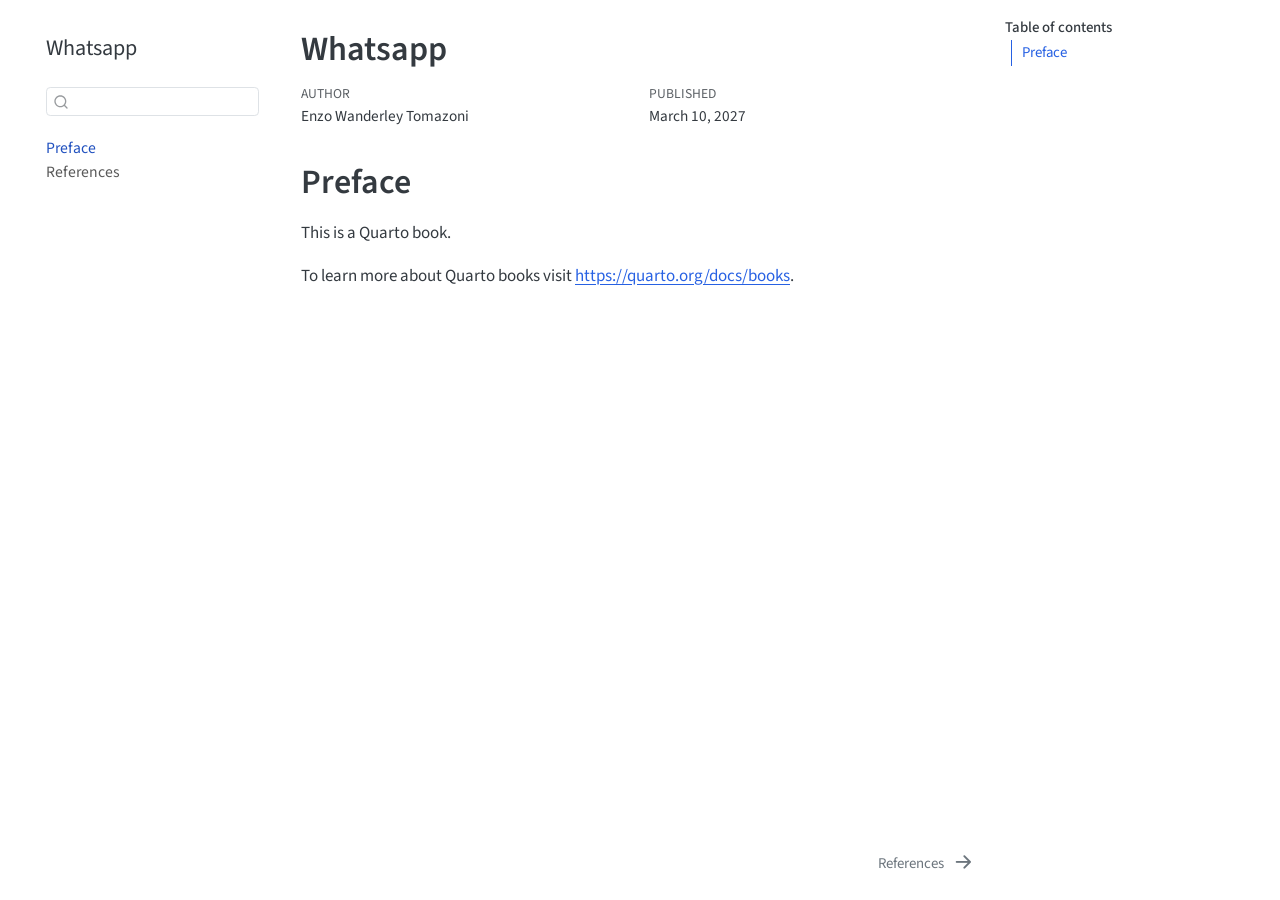
==== manual-pulsar/_book/index.html @ 2c5c35db "Passo 1: retirar as páginas padrão  e recompilar" ====
<!DOCTYPE html>
<html xmlns="http://www.w3.org/1999/xhtml" lang="en" xml:lang="en"><head>

<meta charset="utf-8">
<meta name="generator" content="quarto-1.10.19">

<meta name="viewport" content="width=device-width, initial-scale=1.0, user-scalable=yes">

<meta name="author" content="Enzo Wanderley Tomazoni">
<meta name="dcterms.date" content="2027-03-10">

<title>Whatsapp</title>
<style>
/* Default styles provided by pandoc.
** See https://pandoc.org/MANUAL.html#variables-for-html for config info.
*/
span.smallcaps{font-variant: small-caps;}
div.columns{display: flex; gap: 1.5em;}
div.column{flex: auto;}
@media screen {
div.columns{gap: min(4vw, 1.5em);}
div.column{overflow-x: auto;}
}
div.hanging-indent{margin-left: 1.5em; text-indent: -1.5em;}
ul.task-list{list-style: none;}
ul.task-list li input[type="checkbox"] {
  width: 0.8em;
  margin: 0 0.8em 0.2em -1em; /* quarto-specific, see https://github.com/quarto-dev/quarto-cli/issues/4556 */ 
  vertical-align: middle;
}
</style>


<script src="site_libs/quarto-nav/quarto-nav.js"></script>
<script src="site_libs/quarto-nav/headroom.min.js"></script>
<script src="site_libs/clipboard/clipboard.min.js"></script>
<script src="site_libs/quarto-search/autocomplete.umd.js"></script>
<script src="site_libs/quarto-search/fuse.min.js"></script>
<script src="site_libs/quarto-search/quarto-search.js"></script>
<meta name="quarto:offset" content="./">
<link href="./references.html" rel="next">
<script src="site_libs/quarto-html/quarto.js" type="module"></script>
<script src="site_libs/quarto-html/tabsets/tabsets.js" type="module"></script>
<script src="site_libs/quarto-html/popper.min.js"></script>
<script src="site_libs/quarto-html/tippy.umd.min.js"></script>
<script src="site_libs/quarto-html/anchor.min.js"></script>
<link href="site_libs/quarto-html/tippy.css" rel="stylesheet">
<link href="site_libs/quarto-html/quarto-syntax-highlighting-bf27225e3a48a9273f3daa8f8e829971.css" rel="stylesheet" id="quarto-text-highlighting-styles">
<script src="site_libs/bootstrap/bootstrap.min.js"></script>
<link href="site_libs/bootstrap/bootstrap-icons.css" rel="stylesheet">
<link href="site_libs/bootstrap/bootstrap-58c12075234058f8270cc237de7a9035.min.css" rel="stylesheet" append-hash="true" id="quarto-bootstrap" data-mode="light">
<script id="quarto-search-options" type="application/json">{
  "location": "sidebar",
  "copy-button": false,
  "collapse-after": 3,
  "panel-placement": "start",
  "type": "textbox",
  "limit": 50,
  "keyboard-shortcut": [
    "f",
    "/",
    "s"
  ],
  "show-item-context": false,
  "language": {
    "search-no-results-text": "No results",
    "search-matching-documents-text": "matching documents",
    "search-copy-link-title": "Copy link to search",
    "search-hide-matches-text": "Hide additional matches",
    "search-more-match-text": "more match in this document",
    "search-more-matches-text": "more matches in this document",
    "search-clear-button-title": "Clear",
    "search-text-placeholder": "",
    "search-detached-cancel-button-title": "Cancel",
    "search-submit-button-title": "Submit",
    "search-label": "Search"
  }
}</script>


</head>

<body class="nav-sidebar floating quarto-light">

<div id="quarto-search-results"></div>
  <header id="quarto-header" class="headroom fixed-top">
  <nav class="quarto-secondary-nav">
    <div class="container-fluid d-flex">
      <button type="button" class="quarto-btn-toggle btn" data-bs-toggle="collapse" role="button" data-bs-target=".quarto-sidebar-collapse-item" aria-controls="quarto-sidebar" aria-expanded="false" aria-label="Toggle sidebar navigation" onclick="if (window.quartoToggleHeadroom) { window.quartoToggleHeadroom(); }">
        <i class="bi bi-layout-text-sidebar-reverse"></i>
      </button>
        <nav class="quarto-page-breadcrumbs" aria-label="breadcrumb"><ol class="breadcrumb"><li class="breadcrumb-item"><a href="./index.html">Preface</a></li></ol></nav>
        <a class="flex-grow-1" role="navigation" data-bs-toggle="collapse" data-bs-target=".quarto-sidebar-collapse-item" aria-controls="quarto-sidebar" aria-expanded="false" aria-label="Toggle sidebar navigation" onclick="if (window.quartoToggleHeadroom) { window.quartoToggleHeadroom(); }">      
        </a>
      <button type="button" class="btn quarto-search-button" aria-label="Search" onclick="window.quartoOpenSearch();">
        <i class="bi bi-search"></i>
      </button>
    </div>
  </nav>
</header>
<!-- content -->
<div id="quarto-content" class="quarto-container page-columns page-rows-contents page-layout-article">
<!-- sidebar -->
  <nav id="quarto-sidebar" class="sidebar collapse collapse-horizontal quarto-sidebar-collapse-item sidebar-navigation floating overflow-auto">
    <div class="pt-lg-2 mt-2 text-left sidebar-header">
    <div class="sidebar-title mb-0 py-0">
      <a href="./">Whatsapp</a> 
    </div>
      </div>
        <div class="mt-2 flex-shrink-0 align-items-center">
        <div class="sidebar-search">
        <div id="quarto-search" class="" title="Search"></div>
        </div>
        </div>
    <div class="sidebar-menu-container"> 
    <ul class="list-unstyled mt-1">
        <li class="sidebar-item">
  <div class="sidebar-item-container"> 
  <a href="./index.html" class="sidebar-item-text sidebar-link active">
 <span class="menu-text">Preface</span></a>
  </div>
</li>
        <li class="sidebar-item">
  <div class="sidebar-item-container"> 
  <a href="./references.html" class="sidebar-item-text sidebar-link">
 <span class="menu-text">References</span></a>
  </div>
</li>
    </ul>
    </div>
</nav>
<div id="quarto-sidebar-glass" class="quarto-sidebar-collapse-item" data-bs-toggle="collapse" data-bs-target=".quarto-sidebar-collapse-item"></div>
<!-- margin-sidebar -->
    <div id="quarto-margin-sidebar" class="sidebar margin-sidebar">
        <nav id="TOC" role="doc-toc" class="toc-active">
    <h2 id="toc-title">Table of contents</h2>
   
  <ul>
  <li><a href="#preface" id="toc-preface" class="nav-link active" data-scroll-target="#preface">Preface</a></li>
  </ul>
</nav>
    </div>
<!-- main -->
<main class="content" id="quarto-document-content">

<header id="title-block-header" class="quarto-title-block default">
<div class="quarto-title">
<h1 class="title">Whatsapp</h1>
</div>



<div class="quarto-title-meta">

    <div>
    <div class="quarto-title-meta-heading">Author</div>
    <div class="quarto-title-meta-contents">
             <p>Enzo Wanderley Tomazoni </p>
          </div>
  </div>
    
    <div>
    <div class="quarto-title-meta-heading">Published</div>
    <div class="quarto-title-meta-contents">
      <p class="date">March 10, 2027</p>
    </div>
  </div>
  
    
  </div>
  


</header>


<section id="preface" class="level1 unnumbered">
<h1 class="unnumbered">Preface</h1>
<p>This is a Quarto book.</p>
<p>To learn more about Quarto books visit <a href="https://quarto.org/docs/books" class="uri">https://quarto.org/docs/books</a>.</p>


</section>

</main> <!-- /main -->
<script id="quarto-html-after-body" type="application/javascript">
  window.document.addEventListener("DOMContentLoaded", function (event) {
    const icon = "";
    const anchorJS = new window.AnchorJS();
    anchorJS.options = {
      placement: 'right',
      icon: icon
    };
    anchorJS.add('.anchored');
    const isCodeAnnotation = (el) => {
      for (const clz of el.classList) {
        if (clz.startsWith('code-annotation-')) {                     
          return true;
        }
      }
      return false;
    }
    const onCopySuccess = function(e) {
      // button target
      const button = e.trigger;
      // don't keep focus
      button.blur();
      // flash "checked"
      button.classList.add('code-copy-button-checked');
      var currentTitle = button.getAttribute("title");
      button.setAttribute("title", "Copied!");
      let tooltip;
      if (window.bootstrap) {
        button.setAttribute("data-bs-toggle", "tooltip");
        button.setAttribute("data-bs-placement", "left");
        button.setAttribute("data-bs-title", "Copied!");
        tooltip = new bootstrap.Tooltip(button, 
          { trigger: "manual", 
            customClass: "code-copy-button-tooltip",
            offset: [0, -8]});
        tooltip.show();    
      }
      setTimeout(function() {
        if (tooltip) {
          tooltip.hide();
          button.removeAttribute("data-bs-title");
          button.removeAttribute("data-bs-toggle");
          button.removeAttribute("data-bs-placement");
        }
        button.setAttribute("title", currentTitle);
        button.classList.remove('code-copy-button-checked');
      }, 1000);
      // clear code selection
      e.clearSelection();
    }
    const getTextToCopy = function(trigger) {
      const outerScaffold = trigger.parentElement.cloneNode(true);
      const codeEl = outerScaffold.querySelector('code');
      for (const childEl of codeEl.children) {
        if (isCodeAnnotation(childEl)) {
          childEl.remove();
        }
      }
      return codeEl.innerText;
    }
    const clipboard = new window.ClipboardJS('.code-copy-button:not([data-in-quarto-modal])', {
      text: getTextToCopy
    });
    clipboard.on('success', onCopySuccess);
    if (window.document.getElementById('quarto-embedded-source-code-modal')) {
      const clipboardModal = new window.ClipboardJS('.code-copy-button[data-in-quarto-modal]', {
        text: getTextToCopy,
        container: window.document.getElementById('quarto-embedded-source-code-modal')
      });
      clipboardModal.on('success', onCopySuccess);
    }
      var localhostRegex = new RegExp(/^(?:http|https):\/\/localhost\:?[0-9]*\//);
      var mailtoRegex = new RegExp(/^mailto:/);
        var filterRegex = new RegExp('/' + window.location.host + '/');
      var isInternal = (href) => {
          return filterRegex.test(href) || localhostRegex.test(href) || mailtoRegex.test(href);
      }
      // Inspect non-navigation links and adorn them if external
     var links = window.document.querySelectorAll('a[href]:not(.nav-link):not(.navbar-brand):not(.toc-action):not(.sidebar-link):not(.sidebar-item-toggle):not(.pagination-link):not(.no-external):not([aria-hidden]):not(.dropdown-item):not(.quarto-navigation-tool):not(.about-link)');
      for (var i=0; i<links.length; i++) {
        const link = links[i];
        if (!isInternal(link.href)) {
          // undo the damage that might have been done by quarto-nav.js in the case of
          // links that we want to consider external
          if (link.dataset.originalHref !== undefined) {
            link.href = link.dataset.originalHref;
          }
        }
      }
    function tippyHover(el, contentFn, onTriggerFn, onUntriggerFn) {
      const config = {
        allowHTML: true,
        maxWidth: 500,
        delay: 100,
        arrow: false,
        appendTo: function(el) {
            return el.parentElement;
        },
        interactive: true,
        interactiveBorder: 10,
        theme: 'quarto',
        placement: 'bottom-start',
      };
      if (contentFn) {
        config.content = contentFn;
      }
      if (onTriggerFn) {
        config.onTrigger = onTriggerFn;
      }
      if (onUntriggerFn) {
        config.onUntrigger = onUntriggerFn;
      }
      window.tippy(el, config); 
    }
    const noterefs = window.document.querySelectorAll('a[role="doc-noteref"]');
    for (var i=0; i<noterefs.length; i++) {
      const ref = noterefs[i];
      tippyHover(ref, function() {
        // use id or data attribute instead here
        let href = ref.getAttribute('data-footnote-href') || ref.getAttribute('href');
        try { href = new URL(href).hash; } catch {}
        const id = href.replace(/^#\/?/, "");
        const note = window.document.getElementById(id);
        if (note) {
          return note.innerHTML;
        } else {
          return "";
        }
      });
    }
    const xrefs = window.document.querySelectorAll('a.quarto-xref');
    const processXRef = (id, note) => {
      // Strip column container classes
      const stripColumnClz = (el) => {
        el.classList.remove("page-full", "page-columns");
        if (el.children) {
          for (const child of el.children) {
            stripColumnClz(child);
          }
        }
      }
      stripColumnClz(note)
      if (id === null || id.startsWith('sec-')) {
        // Special case sections, only their first couple elements
        const container = document.createElement("div");
        if (note.children && note.children.length > 2) {
          container.appendChild(note.children[0].cloneNode(true));
          for (let i = 1; i < note.children.length; i++) {
            const child = note.children[i];
            if (child.tagName === "P" && child.innerText === "") {
              continue;
            } else {
              container.appendChild(child.cloneNode(true));
              break;
            }
          }
          if (window.Quarto?.typesetMath) {
            window.Quarto.typesetMath(container);
          }
          return container.innerHTML
        } else {
          if (window.Quarto?.typesetMath) {
            window.Quarto.typesetMath(note);
          }
          return note.innerHTML;
        }
      } else {
        // Remove any anchor links if they are present
        const anchorLink = note.querySelector('a.anchorjs-link');
        if (anchorLink) {
          anchorLink.remove();
        }
        if (window.Quarto?.typesetMath) {
          window.Quarto.typesetMath(note);
        }
        if (note.classList.contains("callout")) {
          return note.outerHTML;
        } else {
          return note.innerHTML;
        }
      }
    }
    for (var i=0; i<xrefs.length; i++) {
      const xref = xrefs[i];
      tippyHover(xref, undefined, function(instance) {
        instance.disable();
        let url = xref.getAttribute('href');
        let hash = undefined; 
        if (url.startsWith('#')) {
          hash = url;
        } else {
          try { hash = new URL(url).hash; } catch {}
        }
        if (hash) {
          const id = hash.replace(/^#\/?/, "");
          const note = window.document.getElementById(id);
          if (note !== null) {
            try {
              const html = processXRef(id, note.cloneNode(true));
              instance.setContent(html);
            } finally {
              instance.enable();
              instance.show();
            }
          } else {
            // See if we can fetch this
            fetch(url.split('#')[0])
            .then(res => res.text())
            .then(html => {
              const parser = new DOMParser();
              const htmlDoc = parser.parseFromString(html, "text/html");
              const note = htmlDoc.getElementById(id);
              if (note !== null) {
                const html = processXRef(id, note);
                instance.setContent(html);
              } 
            }).finally(() => {
              instance.enable();
              instance.show();
            });
          }
        } else {
          // See if we can fetch a full url (with no hash to target)
          // This is a special case and we should probably do some content thinning / targeting
          fetch(url)
          .then(res => res.text())
          .then(html => {
            const parser = new DOMParser();
            const htmlDoc = parser.parseFromString(html, "text/html");
            const note = htmlDoc.querySelector('main.content');
            if (note !== null) {
              // This should only happen for chapter cross references
              // (since there is no id in the URL)
              // remove the first header
              if (note.children.length > 0 && note.children[0].tagName === "HEADER") {
                note.children[0].remove();
              }
              const html = processXRef(null, note);
              instance.setContent(html);
            } 
          }).finally(() => {
            instance.enable();
            instance.show();
          });
        }
      }, function(instance) {
      });
    }
        let selectedAnnoteEl;
        const selectorForAnnotation = ( cell, annotation) => {
          let cellAttr = 'data-code-cell="' + cell + '"';
          let lineAttr = 'data-code-annotation="' +  annotation + '"';
          const selector = 'span[' + cellAttr + '][' + lineAttr + ']';
          return selector;
        }
        const selectCodeLines = (annoteEl) => {
          const doc = window.document;
          const targetCell = annoteEl.getAttribute("data-target-cell");
          const targetAnnotation = annoteEl.getAttribute("data-target-annotation");
          const annoteSpan = window.document.querySelector(selectorForAnnotation(targetCell, targetAnnotation));
          const lines = annoteSpan.getAttribute("data-code-lines").split(",");
          const lineIds = lines.map((line) => {
            return targetCell + "-" + line;
          })
          let top = null;
          let height = null;
          let parent = null;
          if (lineIds.length > 0) {
              //compute the position of the single el (top and bottom and make a div)
              const el = window.document.getElementById(lineIds[0]);
              top = el.offsetTop;
              height = el.offsetHeight;
              parent = el.parentElement.parentElement;
            if (lineIds.length > 1) {
              const lastEl = window.document.getElementById(lineIds[lineIds.length - 1]);
              const bottom = lastEl.offsetTop + lastEl.offsetHeight;
              height = bottom - top;
            }
            if (top !== null && height !== null && parent !== null) {
              // cook up a div (if necessary) and position it 
              let div = window.document.getElementById("code-annotation-line-highlight");
              if (div === null) {
                div = window.document.createElement("div");
                div.setAttribute("id", "code-annotation-line-highlight");
                div.style.position = 'absolute';
                parent.appendChild(div);
              }
              div.style.top = top - 2 + "px";
              div.style.height = height + 4 + "px";
              div.style.left = 0;
              let gutterDiv = window.document.getElementById("code-annotation-line-highlight-gutter");
              if (gutterDiv === null) {
                gutterDiv = window.document.createElement("div");
                gutterDiv.setAttribute("id", "code-annotation-line-highlight-gutter");
                gutterDiv.style.position = 'absolute';
                const codeCell = window.document.getElementById(targetCell);
                const gutter = codeCell.querySelector('.code-annotation-gutter');
                gutter.appendChild(gutterDiv);
              }
              gutterDiv.style.top = top - 2 + "px";
              gutterDiv.style.height = height + 4 + "px";
            }
            selectedAnnoteEl = annoteEl;
          }
        };
        const unselectCodeLines = () => {
          const elementsIds = ["code-annotation-line-highlight", "code-annotation-line-highlight-gutter"];
          elementsIds.forEach((elId) => {
            const div = window.document.getElementById(elId);
            if (div) {
              div.remove();
            }
          });
          selectedAnnoteEl = undefined;
        };
          // Handle positioning of the toggle
      window.addEventListener(
        "resize",
        throttle(() => {
          elRect = undefined;
          if (selectedAnnoteEl) {
            selectCodeLines(selectedAnnoteEl);
          }
        }, 10)
      );
      function throttle(fn, ms) {
      let throttle = false;
      let timer;
        return (...args) => {
          if(!throttle) { // first call gets through
              fn.apply(this, args);
              throttle = true;
          } else { // all the others get throttled
              if(timer) clearTimeout(timer); // cancel #2
              timer = setTimeout(() => {
                fn.apply(this, args);
                timer = throttle = false;
              }, ms);
          }
        };
      }
        // Attach click handler to the DT
        const annoteDls = window.document.querySelectorAll('dt[data-target-cell]');
        for (const annoteDlNode of annoteDls) {
          annoteDlNode.addEventListener('click', (event) => {
            const clickedEl = event.target;
            if (clickedEl !== selectedAnnoteEl) {
              unselectCodeLines();
              const activeEl = window.document.querySelector('dt[data-target-cell].code-annotation-active');
              if (activeEl) {
                activeEl.classList.remove('code-annotation-active');
              }
              selectCodeLines(clickedEl);
              clickedEl.classList.add('code-annotation-active');
            } else {
              // Unselect the line
              unselectCodeLines();
              clickedEl.classList.remove('code-annotation-active');
            }
          });
        }
    const findCites = (el) => {
      const parentEl = el.parentElement;
      if (parentEl) {
        const cites = parentEl.dataset.cites;
        if (cites) {
          return {
            el,
            cites: cites.split(' ')
          };
        } else {
          return findCites(el.parentElement)
        }
      } else {
        return undefined;
      }
    };
    var bibliorefs = window.document.querySelectorAll('a[role="doc-biblioref"]');
    for (var i=0; i<bibliorefs.length; i++) {
      const ref = bibliorefs[i];
      const citeInfo = findCites(ref);
      if (citeInfo) {
        tippyHover(citeInfo.el, function() {
          var popup = window.document.createElement('div');
          citeInfo.cites.forEach(function(cite) {
            var citeDiv = window.document.createElement('div');
            citeDiv.classList.add('hanging-indent');
            citeDiv.classList.add('csl-entry');
            var biblioDiv = window.document.getElementById('ref-' + cite);
            if (biblioDiv) {
              citeDiv.innerHTML = biblioDiv.innerHTML;
            }
            popup.appendChild(citeDiv);
          });
          return popup.innerHTML;
        });
      }
    }
  });
  </script>
<nav class="page-navigation">
  <div class="nav-page nav-page-previous">
  </div>
  <div class="nav-page nav-page-next">
      <a href="./references.html" class="pagination-link" aria-label="References">
        <span class="nav-page-text">References</span> <i class="bi bi-arrow-right-short"></i>
      </a>
  </div>
</nav>
</div> <!-- /content -->




</body></html>
---- manual-pulsar/_book/site_libs/quarto-html/tippy.css ----
.tippy-box[data-animation=fade][data-state=hidden]{opacity:0}[data-tippy-root]{max-width:calc(100vw - 10px)}.tippy-box{position:relative;background-color:#333;color:#fff;border-radius:4px;font-size:14px;line-height:1.4;white-space:normal;outline:0;transition-property:transform,visibility,opacity}.tippy-box[data-placement^=top]>.tippy-arrow{bottom:0}.tippy-box[data-placement^=top]>.tippy-arrow:before{bottom:-7px;left:0;border-width:8px 8px 0;border-top-color:initial;transform-origin:center top}.tippy-box[data-placement^=bottom]>.tippy-arrow{top:0}.tippy-box[data-placement^=bottom]>.tippy-arrow:before{top:-7px;left:0;border-width:0 8px 8px;border-bottom-color:initial;transform-origin:center bottom}.tippy-box[data-placement^=left]>.tippy-arrow{right:0}.tippy-box[data-placement^=left]>.tippy-arrow:before{border-width:8px 0 8px 8px;border-left-color:initial;right:-7px;transform-origin:center left}.tippy-box[data-placement^=right]>.tippy-arrow{left:0}.tippy-box[data-placement^=right]>.tippy-arrow:before{left:-7px;border-width:8px 8px 8px 0;border-right-color:initial;transform-origin:center right}.tippy-box[data-inertia][data-state=visible]{transition-timing-function:cubic-bezier(.54,1.5,.38,1.11)}.tippy-arrow{width:16px;height:16px;color:#333}.tippy-arrow:before{content:"";position:absolute;border-color:transparent;border-style:solid}.tippy-content{position:relative;padding:5px 9px;z-index:1}
---- manual-pulsar/_book/site_libs/quarto-html/quarto-syntax-highlighting-bf27225e3a48a9273f3daa8f8e829971.css ----
/* quarto syntax highlight colors */
:root {
  --quarto-hl-ot-color: #003B4F;
  --quarto-hl-at-color: #657422;
  --quarto-hl-ss-color: #20794D;
  --quarto-hl-an-color: #5E5E5E;
  --quarto-hl-fu-color: #4758AB;
  --quarto-hl-st-color: #20794D;
  --quarto-hl-cf-color: #003B4F;
  --quarto-hl-op-color: #5E5E5E;
  --quarto-hl-er-color: #AD0000;
  --quarto-hl-bn-color: #AD0000;
  --quarto-hl-al-color: #AD0000;
  --quarto-hl-va-color: #111111;
  --quarto-hl-bu-color: inherit;
  --quarto-hl-ex-color: inherit;
  --quarto-hl-pp-color: #AD0000;
  --quarto-hl-in-color: #5E5E5E;
  --quarto-hl-vs-color: #20794D;
  --quarto-hl-wa-color: #5E5E5E;
  --quarto-hl-do-color: #5E5E5E;
  --quarto-hl-im-color: #00769E;
  --quarto-hl-ch-color: #20794D;
  --quarto-hl-dt-color: #AD0000;
  --quarto-hl-fl-color: #AD0000;
  --quarto-hl-co-color: #5E5E5E;
  --quarto-hl-cv-color: #5E5E5E;
  --quarto-hl-cn-color: #8f5902;
  --quarto-hl-sc-color: #5E5E5E;
  --quarto-hl-dv-color: #AD0000;
  --quarto-hl-kw-color: #003B4F;
}

/* other quarto variables */
:root {
  --quarto-font-monospace: SFMono-Regular, Menlo, Monaco, Consolas, "Liberation Mono", "Courier New", monospace;
}

/* syntax highlight based on Pandoc's rules */
pre > code.sourceCode > span {
  color: #003B4F;
}

code.sourceCode > span {
  color: #003B4F;
}

div.sourceCode,
div.sourceCode pre.sourceCode {
  color: #003B4F;
}

/* Normal */
code span {
  color: #003B4F;
}

/* Alert */
code span.al {
  color: #AD0000;
  font-style: inherit;
}

/* Annotation */
code span.an {
  color: #5E5E5E;
  font-style: inherit;
}

/* Attribute */
code span.at {
  color: #657422;
  font-style: inherit;
}

/* BaseN */
code span.bn {
  color: #AD0000;
  font-style: inherit;
}

/* BuiltIn */
code span.bu {
  font-style: inherit;
}

/* ControlFlow */
code span.cf {
  color: #003B4F;
  font-weight: bold;
  font-style: inherit;
}

/* Char */
code span.ch {
  color: #20794D;
  font-style: inherit;
}

/* Constant */
code span.cn {
  color: #8f5902;
  font-style: inherit;
}

/* Comment */
code span.co {
  color: #5E5E5E;
  font-style: inherit;
}

/* CommentVar */
code span.cv {
  color: #5E5E5E;
  font-style: italic;
}

/* Documentation */
code span.do {
  color: #5E5E5E;
  font-style: italic;
}

/* DataType */
code span.dt {
  color: #AD0000;
  font-style: inherit;
}

/* DecVal */
code span.dv {
  color: #AD0000;
  font-style: inherit;
}

/* Error */
code span.er {
  color: #AD0000;
  font-style: inherit;
}

/* Extension */
code span.ex {
  font-style: inherit;
}

/* Float */
code span.fl {
  color: #AD0000;
  font-style: inherit;
}

/* Function */
code span.fu {
  color: #4758AB;
  font-style: inherit;
}

/* Import */
code span.im {
  color: #00769E;
  font-style: inherit;
}

/* Information */
code span.in {
  color: #5E5E5E;
  font-style: inherit;
}

/* Keyword */
code span.kw {
  color: #003B4F;
  font-weight: bold;
  font-style: inherit;
}

/* Operator */
code span.op {
  color: #5E5E5E;
  font-style: inherit;
}

/* Other */
code span.ot {
  color: #003B4F;
  font-style: inherit;
}

/* Preprocessor */
code span.pp {
  color: #AD0000;
  font-style: inherit;
}

/* SpecialChar */
code span.sc {
  color: #5E5E5E;
  font-style: inherit;
}

/* SpecialString */
code span.ss {
  color: #20794D;
  font-style: inherit;
}

/* String */
code span.st {
  color: #20794D;
  font-style: inherit;
}

/* Variable */
code span.va {
  color: #111111;
  font-style: inherit;
}

/* VerbatimString */
code span.vs {
  color: #20794D;
  font-style: inherit;
}

/* Warning */
code span.wa {
  color: #5E5E5E;
  font-style: italic;
}

.prevent-inlining {
  content: "</";
}

/*# sourceMappingURL=8be38f48d34c45af72792cbd699585e7.css.map */
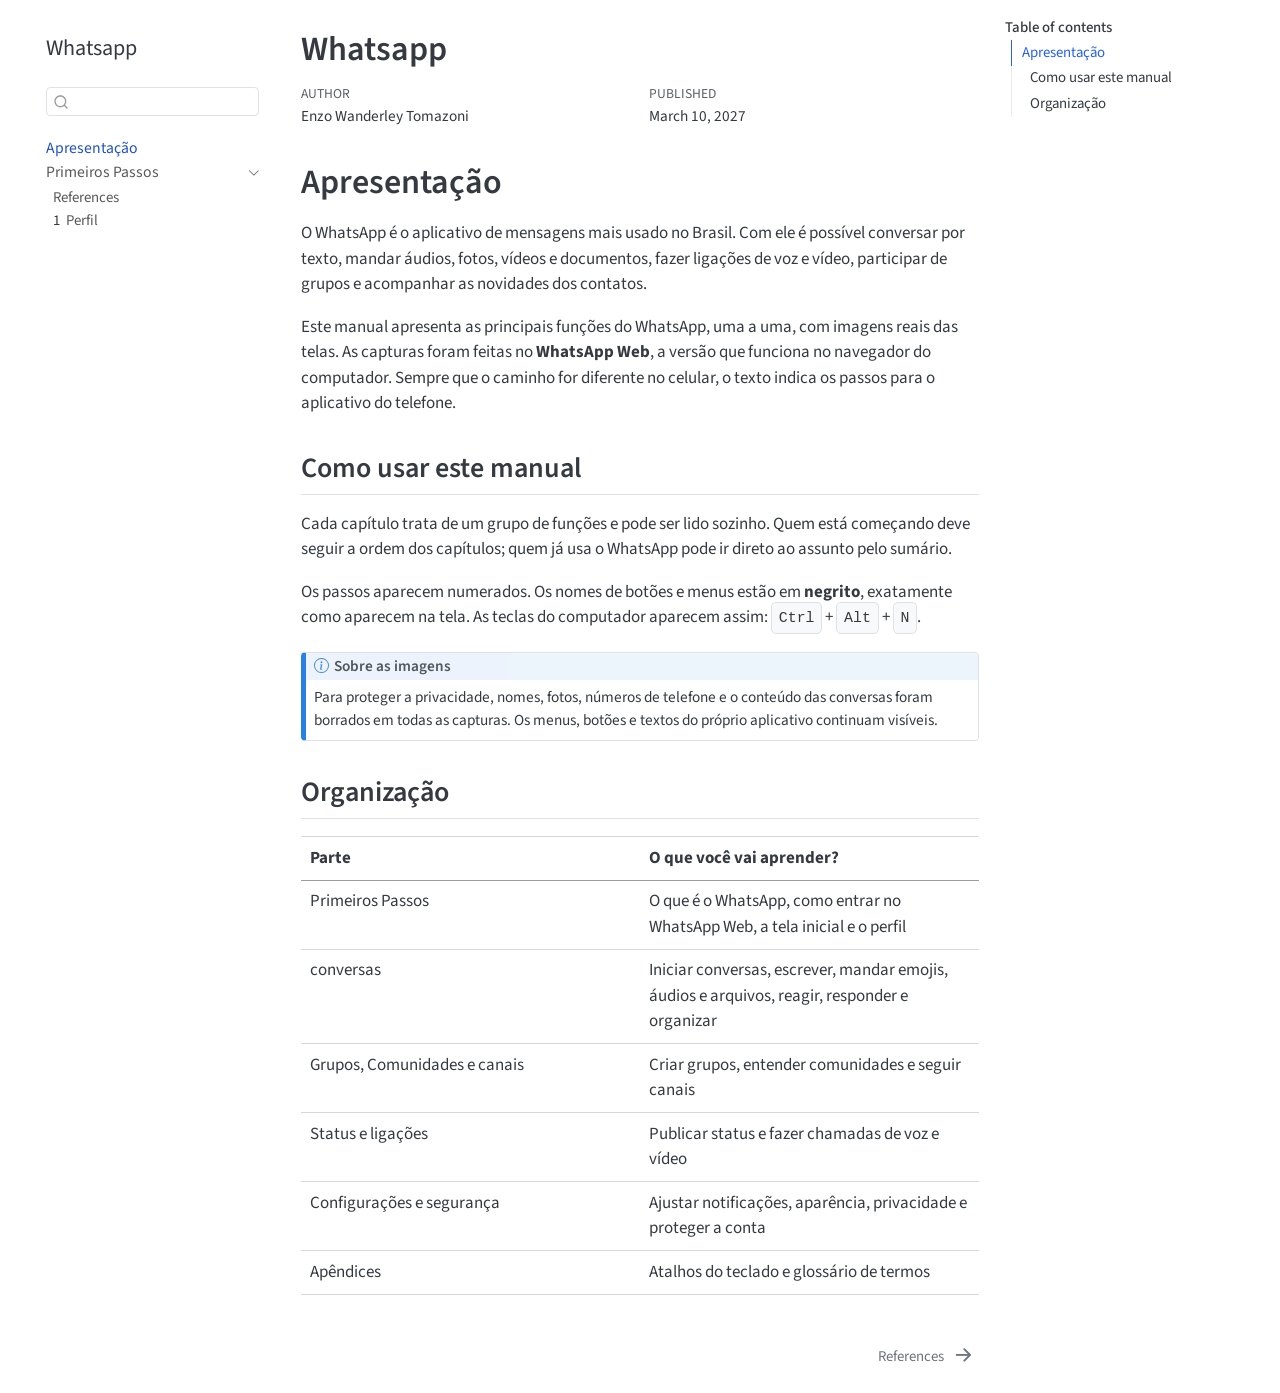
==== commit 6dff08e0: "version 2" ====
--- a/manual-pulsar/_book/index.html
+++ b/manual-pulsar/_book/index.html
@@ -89,7 +89,7 @@
       <button type="button" class="quarto-btn-toggle btn" data-bs-toggle="collapse" role="button" data-bs-target=".quarto-sidebar-collapse-item" aria-controls="quarto-sidebar" aria-expanded="false" aria-label="Toggle sidebar navigation" onclick="if (window.quartoToggleHeadroom) { window.quartoToggleHeadroom(); }">
         <i class="bi bi-layout-text-sidebar-reverse"></i>
       </button>
-        <nav class="quarto-page-breadcrumbs" aria-label="breadcrumb"><ol class="breadcrumb"><li class="breadcrumb-item"><a href="./index.html">Preface</a></li></ol></nav>
+        <nav class="quarto-page-breadcrumbs" aria-label="breadcrumb"><ol class="breadcrumb"><li class="breadcrumb-item"><a href="./index.html">Apresentação</a></li></ol></nav>
         <a class="flex-grow-1" role="navigation" data-bs-toggle="collapse" data-bs-target=".quarto-sidebar-collapse-item" aria-controls="quarto-sidebar" aria-expanded="false" aria-label="Toggle sidebar navigation" onclick="if (window.quartoToggleHeadroom) { window.quartoToggleHeadroom(); }">      
         </a>
       <button type="button" class="btn quarto-search-button" aria-label="Search" onclick="window.quartoOpenSearch();">
@@ -117,15 +117,32 @@
         <li class="sidebar-item">
   <div class="sidebar-item-container"> 
   <a href="./index.html" class="sidebar-item-text sidebar-link active">
- <span class="menu-text">Preface</span></a>
+ <span class="menu-text">Apresentação</span></a>
   </div>
 </li>
-        <li class="sidebar-item">
+        <li class="sidebar-item sidebar-item-section">
+      <div class="sidebar-item-container"> 
+            <a class="sidebar-item-text sidebar-link text-start" data-bs-toggle="collapse" data-bs-target="#quarto-sidebar-section-1" role="navigation" aria-expanded="true">
+ <span class="menu-text">Primeiros Passos</span></a>
+          <a class="sidebar-item-toggle text-start" data-bs-toggle="collapse" data-bs-target="#quarto-sidebar-section-1" role="navigation" aria-expanded="true" aria-label="Toggle section">
+            <i class="bi bi-chevron-right ms-2"></i>
+          </a> 
+      </div>
+      <ul id="quarto-sidebar-section-1" class="collapse list-unstyled sidebar-section depth1 show">  
+          <li class="sidebar-item">
   <div class="sidebar-item-container"> 
   <a href="./references.html" class="sidebar-item-text sidebar-link">
  <span class="menu-text">References</span></a>
   </div>
 </li>
+          <li class="sidebar-item">
+  <div class="sidebar-item-container"> 
+  <a href="./basico/perfil.html" class="sidebar-item-text sidebar-link">
+ <span class="menu-text"><span class="chapter-number">1</span>&nbsp; <span class="chapter-title">Perfil</span></span></a>
+  </div>
+</li>
+      </ul>
+  </li>
     </ul>
     </div>
 </nav>
@@ -136,7 +153,11 @@
     <h2 id="toc-title">Table of contents</h2>
    
   <ul>
-  <li><a href="#preface" id="toc-preface" class="nav-link active" data-scroll-target="#preface">Preface</a></li>
+  <li><a href="#apresentação" id="toc-apresentação" class="nav-link active" data-scroll-target="#apresentação">Apresentação</a>
+  <ul class="collapse">
+  <li><a href="#como-usar-este-manual" id="toc-como-usar-este-manual" class="nav-link" data-scroll-target="#como-usar-este-manual">Como usar este manual</a></li>
+  <li><a href="#organização" id="toc-organização" class="nav-link" data-scroll-target="#organização">Organização</a></li>
+  </ul></li>
   </ul>
 </nav>
     </div>
@@ -174,12 +195,71 @@
 </header>
 
 
-<section id="preface" class="level1 unnumbered">
-<h1 class="unnumbered">Preface</h1>
-<p>This is a Quarto book.</p>
-<p>To learn more about Quarto books visit <a href="https://quarto.org/docs/books" class="uri">https://quarto.org/docs/books</a>.</p>
-
-
+<section id="apresentação" class="level1 unnumbered">
+<h1 class="unnumbered">Apresentação</h1>
+<p>O WhatsApp é o aplicativo de mensagens mais usado no Brasil. Com ele é possível conversar por texto, mandar áudios, fotos, vídeos e documentos, fazer ligações de voz e vídeo, participar de grupos e acompanhar as novidades dos contatos.</p>
+<p>Este manual apresenta as principais funções do WhatsApp, uma a uma, com imagens reais das telas. As capturas foram feitas no <strong>WhatsApp Web</strong>, a versão que funciona no navegador do computador. Sempre que o caminho for diferente no celular, o texto indica os passos para o aplicativo do telefone.</p>
+<section id="como-usar-este-manual" class="level2">
+<h2 class="anchored" data-anchor-id="como-usar-este-manual">Como usar este manual</h2>
+<p>Cada capítulo trata de um grupo de funções e pode ser lido sozinho. Quem está começando deve seguir a ordem dos capítulos; quem já usa o WhatsApp pode ir direto ao assunto pelo sumário.</p>
+<p>Os passos aparecem numerados. Os nomes de botões e menus estão em <strong>negrito</strong>, exatamente como aparecem na tela. As teclas do computador aparecem assim: <kbd>Ctrl</kbd> + <kbd>Alt</kbd> + <kbd>N</kbd>.</p>
+<div class="callout callout-style-default callout-note callout-titled">
+<div class="callout-header d-flex align-content-center">
+<div class="callout-icon-container">
+<i class="callout-icon"></i>
+</div>
+<div class="callout-title-container flex-fill">
+<span class="screen-reader-only">Note</span>Sobre as imagens
+</div>
+</div>
+<div class="callout-body-container callout-body">
+<p>Para proteger a privacidade, nomes, fotos, números de telefone e o conteúdo das conversas foram borrados em todas as capturas. Os menus, botões e textos do próprio aplicativo continuam visíveis.</p>
+</div>
+</div>
+</section>
+<section id="organização" class="level2">
+<h2 class="anchored" data-anchor-id="organização">Organização</h2>
+<table class="caption-top table">
+<colgroup>
+<col style="width: 50%">
+<col style="width: 50%">
+</colgroup>
+<thead>
+<tr class="header">
+<th>Parte</th>
+<th>O que você vai aprender?</th>
+</tr>
+</thead>
+<tbody>
+<tr class="odd">
+<td>Primeiros Passos</td>
+<td>O que é o WhatsApp, como entrar no WhatsApp Web, a tela inicial e o perfil</td>
+</tr>
+<tr class="even">
+<td>conversas</td>
+<td>Iniciar conversas, escrever, mandar emojis, áudios e arquivos, reagir, responder e organizar</td>
+</tr>
+<tr class="odd">
+<td>Grupos, Comunidades e canais</td>
+<td>Criar grupos, entender comunidades e seguir canais</td>
+</tr>
+<tr class="even">
+<td>Status e ligações</td>
+<td>Publicar status e fazer chamadas de voz e vídeo</td>
+</tr>
+<tr class="odd">
+<td>Configurações e segurança</td>
+<td>Ajustar notificações, aparência, privacidade e proteger a conta</td>
+</tr>
+<tr class="even">
+<td>Apêndices</td>
+<td>Atalhos do teclado e glossário de termos</td>
+</tr>
+</tbody>
+</table>
+
+
+</section>
 </section>
 
 </main> <!-- /main -->
